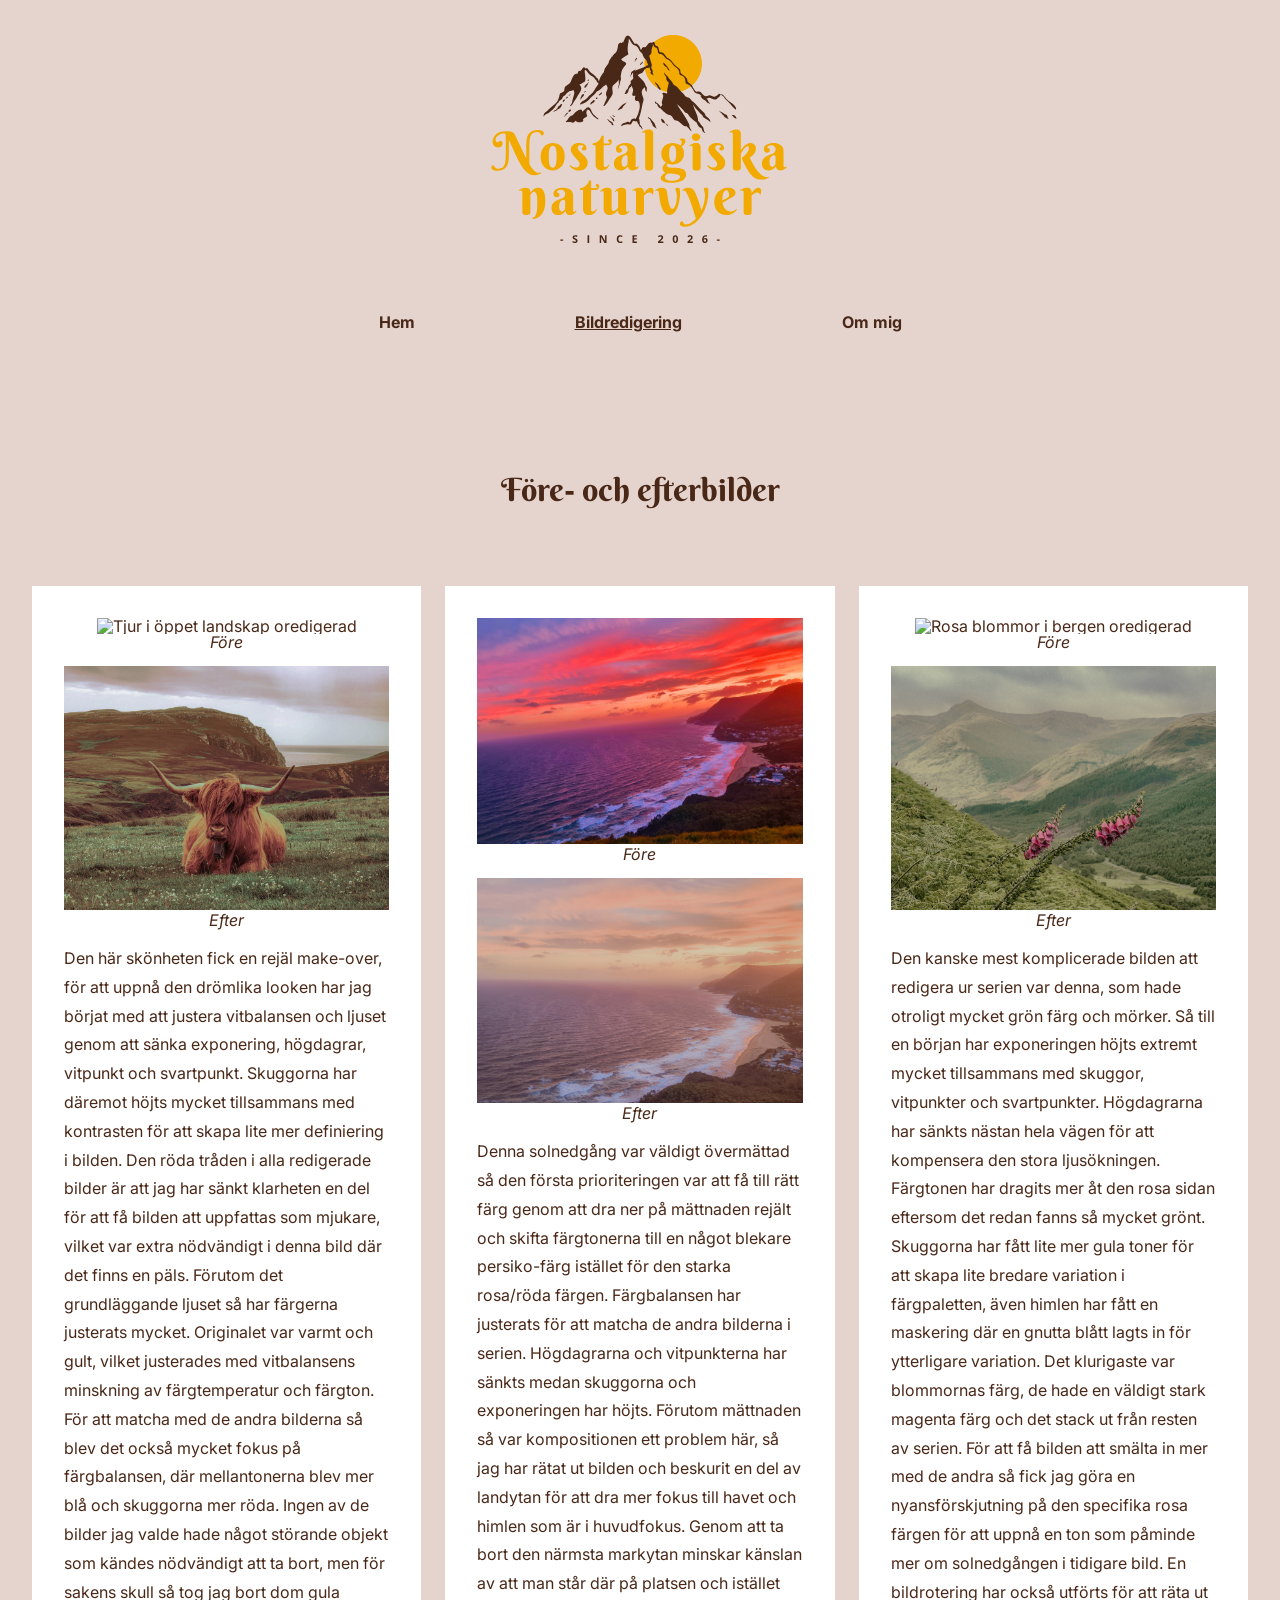
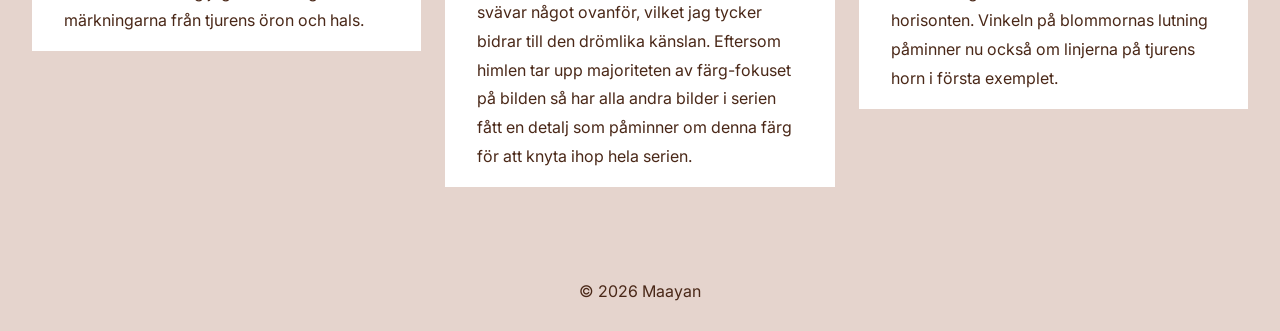
==== bildredigering.html @ 85a3510d "first commit" ====
<!doctype html>
<html lang="sv">

<head>
  <meta charset="UTF-8">
  <meta name="viewport" content="width=device-width, initial-scale=1.0">

  <link rel="apple-touch-icon" sizes="180x180" href="apple-touch-icon.png">
  <link rel="icon" type="image/png" sizes="32x32" href="favicon-32x32.png">
  <link rel="icon" type="image/png" sizes="16x16" href="favicon-16x16.png">
  <link rel="manifest" href="site.webmanifest">

  <link rel="stylesheet" href="css/style.css">
  <link rel="preconnect" href="https://fonts.googleapis.com">
  <link rel="preconnect" href="https://fonts.gstatic.com" crossorigin>
  <link
    href="https://fonts.googleapis.com/css2?family=Berkshire+Swash&family=Inter:ital,opsz,wght@0,14..32,100..900;1,14..32,100..900&display=swap"
    rel="stylesheet">
  <title>Nostalgiska naturvyer</title>
</head>

<body>
  <header>
    <div class="header-section">
      <div class="logo">
        <a href="index.html">
          <img src="images/logo.svg" alt="Nostalgiska naturvyer startsida">
        </a>
      </div>
    </div>
    <nav>
      <ul>
        <li><a href="index.html">Hem</a></li>
        <li>
          <a class="text-underline" href="bildredigering.html">Bildredigering</a>
        </li>
        <li><a href="om-mig.html">Om mig</a></li>
      </ul>
    </nav>
  </header>

  <main>
    <section class="before-after-section">
      <div class="before-after-container">
        <h1>Före- och efterbilder</h1>
        <div class="before-after-content">
          <div class="how-to-1">
            <img src="images/bildserie003original.jpg" alt="Tjur i öppet landskap oredigerad">
            <h2>Före</h2>
            <img src="images/bildserie003.jpg" alt="Tjur i öppet landskap redigerad">
            <h2>Efter</h2>
            <br>
            <p>
              Den här skönheten fick en rejäl make-over, för att uppnå den
              drömlika looken har jag börjat med att justera vitbalansen och
              ljuset genom att sänka exponering, högdagrar, vitpunkt och
              svartpunkt. Skuggorna har däremot höjts mycket tillsammans med
              kontrasten för att skapa lite mer definiering i bilden. Den röda
              tråden i alla redigerade bilder är att jag har sänkt klarheten
              en del för att få bilden att uppfattas som mjukare, vilket var
              extra nödvändigt i denna bild där det finns en päls. Förutom det
              grundläggande ljuset så har färgerna justerats mycket.
              Originalet var varmt och gult, vilket justerades med
              vitbalansens minskning av färgtemperatur och färgton. För att
              matcha med de andra bilderna så blev det också mycket fokus på
              färgbalansen, där mellantonerna blev mer blå och skuggorna mer
              röda. Ingen av de bilder jag valde hade något störande objekt
              som kändes nödvändigt att ta bort, men för sakens skull så tog
              jag bort dom gula märkningarna från tjurens öron och hals.
            </p>
          </div>

          <div class="how-to-3">
            <img src="images/bildserie005original.jpg" alt="Utsikt över havet i solnedgång oredigerad">
            <h2>Före</h2>
            <img src="images/bildserie005.jpg" alt="Utsikt över havet i solnedgång redigerad">
            <h2>Efter</h2>
            <br>
            <p>
              Denna solnedgång var väldigt övermättad så den första
              prioriteringen var att få till rätt färg genom att dra ner på
              mättnaden rejält och skifta färgtonerna till en något blekare
              persiko-färg istället för den starka rosa/röda färgen.
              Färgbalansen har justerats för att matcha de andra bilderna i
              serien. Högdagrarna och vitpunkterna har sänkts medan skuggorna
              och exponeringen har höjts. Förutom mättnaden så var
              kompositionen ett problem här, så jag har rätat ut bilden och
              beskurit en del av landytan för att dra mer fokus till havet och
              himlen som är i huvudfokus. Genom att ta bort den närmsta
              markytan minskar känslan av att man står där på platsen och
              istället svävar något ovanför, vilket jag tycker bidrar till den
              drömlika känslan. Eftersom himlen tar upp majoriteten av
              färg-fokuset på bilden så har alla andra bilder i serien fått en
              detalj som påminner om denna färg för att knyta ihop hela
              serien.
            </p>
          </div>
          <div class="how-to-2">
            <img src="images/bildserie001original.jpg" alt="Rosa blommor i bergen oredigerad">
            <h2>Före</h2>
            <img src="images/bildserie001.jpg" alt="Rosa blommor i bergen redigerad">
            <h2>Efter</h2>
            <br>
            <p>
              Den kanske mest komplicerade bilden att redigera ur serien var
              denna, som hade otroligt mycket grön färg och mörker. Så till en
              början har exponeringen höjts extremt mycket tillsammans med
              skuggor, vitpunkter och svartpunkter. Högdagrarna har sänkts
              nästan hela vägen för att kompensera den stora ljusökningen.
              Färgtonen har dragits mer åt den rosa sidan eftersom det redan
              fanns så mycket grönt. Skuggorna har fått lite mer gula toner
              för att skapa lite bredare variation i färgpaletten, även himlen
              har fått en maskering där en gnutta blått lagts in för
              ytterligare variation. Det klurigaste var blommornas färg, de
              hade en väldigt stark magenta färg och det stack ut från resten
              av serien. För att få bilden att smälta in mer med de andra så
              fick jag göra en nyansförskjutning på den specifika rosa färgen
              för att uppnå en ton som påminde mer om solnedgången i tidigare
              bild. En bildrotering har också utförts för att räta ut
              horisonten. Vinkeln på blommornas lutning påminner nu också om
              linjerna på tjurens horn i första exemplet.
            </p>
          </div>
        </div>
      </div>
    </section>
  </main>

  <footer>
    <p>© 2026 Maayan</p>
  </footer>
</body>

</html>
---- css/style.css ----
/* CSS reset */

/* http://meyerweb.com/eric/tools/css/reset/ 
   v2.0 | 20110126
   License: none (public domain)
*/

html,
body,
div,
span,
applet,
object,
iframe,
h1,
h2,
h3,
h4,
h5,
h6,
p,
blockquote,
pre,
a,
abbr,
acronym,
address,
big,
cite,
code,
del,
dfn,
em,
img,
ins,
kbd,
q,
s,
samp,
small,
strike,
strong,
sub,
sup,
tt,
var,
b,
u,
i,
center,
dl,
dt,
dd,
ol,
ul,
li,
fieldset,
form,
label,
legend,
table,
caption,
tbody,
tfoot,
thead,
tr,
th,
td,
article,
aside,
canvas,
details,
embed,
figure,
figcaption,
footer,
header,
hgroup,
menu,
nav,
output,
ruby,
section,
summary,
time,
mark,
audio,
video {
  margin: 0;
  padding: 0;
  border: 0;
  font-size: 100%;
  font: inherit;
  vertical-align: baseline;
}
/* HTML5 display-role reset for older browsers */
article,
aside,
details,
figcaption,
figure,
footer,
header,
hgroup,
menu,
nav,
section {
  display: block;
}
body {
  line-height: 1;
}
ol,
ul {
  list-style: none;
}
blockquote,
q {
  quotes: none;
}
blockquote:before,
blockquote:after,
q:before,
q:after {
  content: "";
  content: none;
}
table {
  border-collapse: collapse;
  border-spacing: 0;
}
/* slut på reset */

.berkshire-swash-regular {
  font-family: "Berkshire Swash", serif;
  font-weight: 400;
  font-style: normal;
}

.inter {
  font-family: "Inter", sans-serif;
  font-optical-sizing: auto;
  font-weight: 100;
  font-style: normal;
}

img {
  width: 100%;
}

html {
  font-family: "Inter", sans-serif;
  color: #4a2818;
}
/* tar bort underline */
a {
  text-decoration: none;
}

.header-section {
  text-align: center;
  display: flex;
  flex-direction: column;
  justify-content: center;
  align-items: center;

  & .logo {
    max-width: 300px;
    padding: 2rem 0;
  }
}

ul {
  list-style-type: none;
  display: flex;
  align-items: center;
  justify-content: center;
  flex-direction: row;
  gap: 3rem;
  padding: 2rem;
  font-weight: bold;

  a:link,
  a:visited {
    color: #4a2818;
  }

  .text-underline {
    text-decoration: underline;
  }
}

.hero-img {
  opacity: 60%;
}

body {
  background-color: #e5d4cd;
  text-align: center;

  & h1 {
    color: #4a2818;
    font-family: "Berkshire Swash", serif;
    font-size: 2rem;
    padding: 2rem;
  }
}

.bildserie-section {
  display: flex;
  justify-content: center;
  align-items: center;
  min-height: 100vh;
}

.bildserie-container {
  max-width: 70vh;
  display: flex;
  position: relative;
  flex-direction: column;
}

.bildserie-content {
  justify-content: space-around;

  & img {
    margin-bottom: 2rem;
  }
}

.img-description-section {
  line-height: 1.8;

  display: flex;
  justify-content: center;
  align-items: center;
  min-height: 10vh;
}

.img-description-container {
  background-color: white;
  max-width: 70vh;
  display: flex;
  position: relative;
  flex-direction: column;

  border-radius: 3rem;
  margin: 2rem;
}

.img-description-content {
  padding: 0 3rem 3rem 3rem;
  text-align: left;

  & h1 {
    padding: 2rem 0 0 0;
    text-align: center;
  }
}

/* redigering sida */
.before-after-section {
  display: flex;
  justify-content: center;
  align-items: center;

  margin: 2rem;

  & h1 {
    color: #4a2818;
    font-size: 2rem;
  }

  & img {
    padding-top: 1rem;
  }
}

.before-after-container {
  display: flex;
  flex-direction: column;
  align-items: center;
  max-width: 100%;
}

.before-after-content {
  h2 {
    font-style: italic;
  }

  p {
    text-align: left;
    line-height: 1.8;
  }
}

.how-to-1 {
  background-color: white;
  padding: 1rem 2rem;
  margin-bottom: 1rem;
}
.how-to-2 {
  background-color: white;
  padding: 1rem 2rem;
  margin-bottom: 1rem;
}
.how-to-3 {
  background-color: white;
  padding: 1rem 2rem;
  margin-bottom: 1rem;
}

/* om mig sida */
.about-section {
  display: flex;
  justify-content: center;
  align-items: center;
}

.about-container {
  display: flex;
  flex-direction: column;
  align-items: center;
  max-width: 1000px;
  width: 100%;
}

.about-content {
  display: flex;
  flex-direction: column;
  align-items: center;
  width: 100%;

  p {
    text-align: left;
    line-height: 1.8;
  }
}

.about-text {
  background-color: white;
  padding: 0 3rem 5rem 3rem;
  margin: 1rem;
  border-radius: 10rem;
}

footer {
  padding: 4rem 0 2rem 0;
}

/* desktop */
@media (width > 768px) {
  ul {
    gap: 10rem;
  }

  .before-after-section {
    & h1 {
      padding: 5rem;
    }
  }

  .before-after-content {
    display: flex;
    flex-direction: row;
    align-items: flex-start;
    justify-content: space-between;
    gap: 1.5rem;
  }

  .how-to-1,
  .how-to-2,
  .how-to-3 {
    flex: 1;
    margin-bottom: 0;
  }

  .about-container {
    margin-top: 3rem;
  }

  .about-content {
    display: flex;
    flex-direction: row;
    align-items: flex-start;
    justify-content: space-between;
    gap: 1.5rem;

    & img {
      flex: 1;
      max-width: 50%;
    }
  }
}
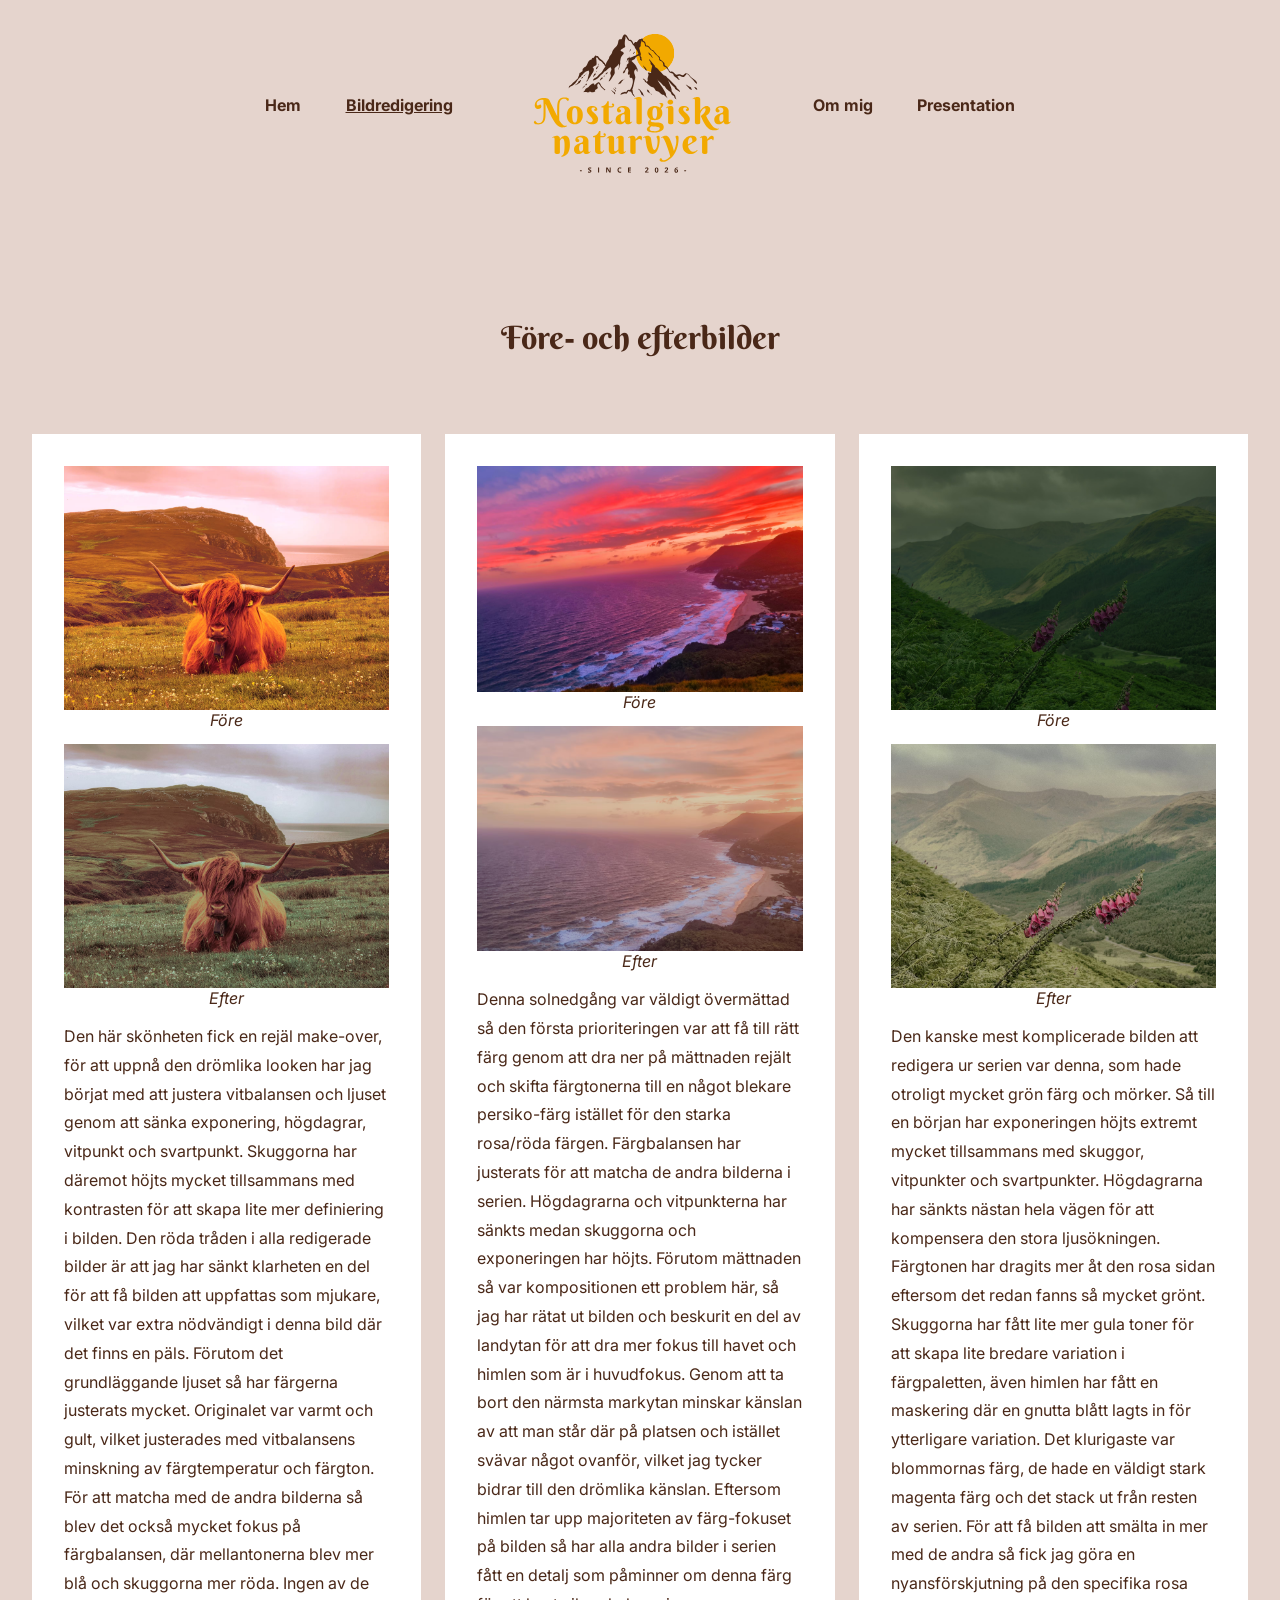
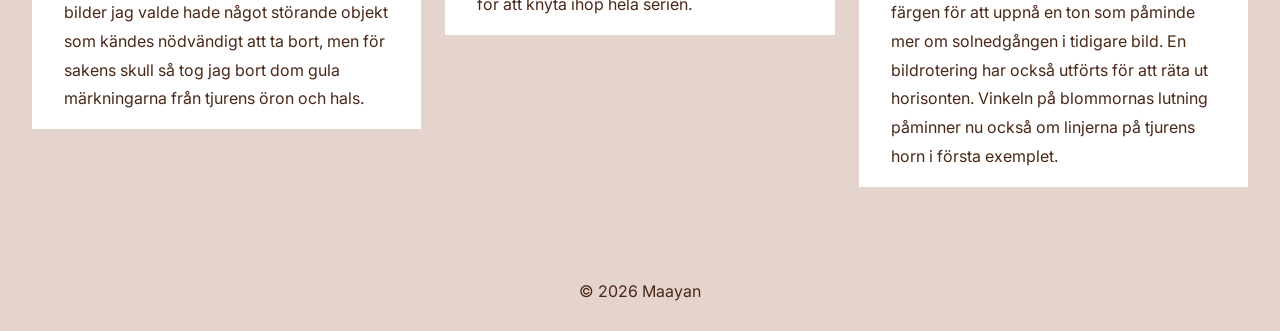
==== commit f5699540: "Optimerat bilder och responsivitet" ====
--- a/bildredigering.html
+++ b/bildredigering.html
@@ -16,25 +16,28 @@
   <link
     href="https://fonts.googleapis.com/css2?family=Berkshire+Swash&family=Inter:ital,opsz,wght@0,14..32,100..900;1,14..32,100..900&display=swap"
     rel="stylesheet">
-  <title>Nostalgiska naturvyer</title>
+  <title>Bildredigering | Nostalgiska naturvyer</title>
 </head>
 
 <body>
   <header>
-    <div class="header-section">
-      <div class="logo">
-        <a href="index.html">
-          <img src="images/logo.svg" alt="Nostalgiska naturvyer startsida">
-        </a>
-      </div>
-    </div>
     <nav>
       <ul>
         <li><a href="index.html">Hem</a></li>
         <li>
           <a class="text-underline" href="bildredigering.html">Bildredigering</a>
         </li>
+      </ul>
+      <div class="header-section">
+        <div class="logo">
+          <a href="index.html">
+            <img src="images/logo.svg" alt="Nostalgiska naturvyer startsida">
+          </a>
+        </div>
+      </div>
+      <ul>
         <li><a href="om-mig.html">Om mig</a></li>
+        <li><a href="presentation.html">Presentation</a></li>
       </ul>
     </nav>
   </header>
@@ -45,9 +48,15 @@
         <h1>Före- och efterbilder</h1>
         <div class="before-after-content">
           <div class="how-to-1">
-            <img src="images/bildserie003original.jpg" alt="Tjur i öppet landskap oredigerad">
+            <picture>
+              <source srcset="images/bildserie003original.avif" type="image/avif">
+              <img src="images/bildserie003original.jpg" alt="Tjur i öppet landskap oredigerad" loading="lazy">
+            </picture>
             <h2>Före</h2>
-            <img src="images/bildserie003.jpg" alt="Tjur i öppet landskap redigerad">
+            <picture>
+              <source srcset="images/bildserie003.avif" type="image/avif">
+              <img src="images/bildserie003.jpg" alt="Tjur i öppet landskap redigerad" loading="lazy">
+            </picture>
             <h2>Efter</h2>
             <br>
             <p>
@@ -71,9 +80,15 @@
           </div>
 
           <div class="how-to-3">
-            <img src="images/bildserie005original.jpg" alt="Utsikt över havet i solnedgång oredigerad">
+            <picture>
+              <source srcset="images/bildserie005original.avif" type="image/avif">
+              <img src="images/bildserie005original.jpg" alt="Utsikt över havet i solnedgång oredigerad" loading="lazy">
+            </picture>
             <h2>Före</h2>
-            <img src="images/bildserie005.jpg" alt="Utsikt över havet i solnedgång redigerad">
+            <picture>
+              <source srcset="images/bildserie005.avif" type="image/avif">
+              <img src="images/bildserie005.jpg" alt="Utsikt över havet i solnedgång redigerad" loading="lazy">
+            </picture>
             <h2>Efter</h2>
             <br>
             <p>
@@ -96,9 +111,15 @@
             </p>
           </div>
           <div class="how-to-2">
-            <img src="images/bildserie001original.jpg" alt="Rosa blommor i bergen oredigerad">
+            <picture>
+              <source srcset="images/bildserie001original.avif" type="image/avif">
+              <img src="images/bildserie001original.jpg" alt="Rosa blommor i bergen oredigerad" loading="lazy">
+            </picture>
             <h2>Före</h2>
-            <img src="images/bildserie001.jpg" alt="Rosa blommor i bergen redigerad">
+            <picture>
+              <source srcset="images/bildserie001.avif" type="image/avif">
+              <img src="images/bildserie001.jpg" alt="Rosa blommor i bergen redigerad" loading="lazy">
+            </picture>
             <h2>Efter</h2>
             <br>
             <p>
--- a/css/style.css
+++ b/css/style.css
@@ -157,7 +157,16 @@
   text-decoration: none;
 }
 
+header nav {
+  display: flex;
+  flex-direction: column;
+  align-items: center;
+  justify-content: center;
+  padding: 1.5rem 1rem;
+}
+
 .header-section {
+  order: 1;
   text-align: center;
   display: flex;
   flex-direction: column;
@@ -165,24 +174,27 @@
   align-items: center;
 
   & .logo {
-    max-width: 300px;
-    padding: 2rem 0;
-  }
-}
-
-ul {
+    max-width: 160px;
+    padding: 0 0 1.5rem 0;
+  }
+}
+
+header nav ul {
+  order: 2;
   list-style-type: none;
   display: flex;
   align-items: center;
   justify-content: center;
-  flex-direction: row;
-  gap: 3rem;
-  padding: 2rem;
+  flex-direction: column;
+  gap: 1rem;
+  padding: 0.5rem 0;
   font-weight: bold;
 
   a:link,
   a:visited {
     color: #4a2818;
+    display: block;
+    padding: 0.25rem 1rem;
   }
 
   .text-underline {
@@ -190,8 +202,23 @@
   }
 }
 
+.hero-wrapper {
+  position: relative;
+  width: 100%;
+  min-height: 50vh;
+  display: flex;
+  justify-content: center;
+  align-items: center;
+  overflow: hidden;
+}
+
 .hero-img {
-  opacity: 60%;
+  opacity: 40%;
+  display: block;
+  width: 100%;
+  height: 100%;
+  min-height: 50vh;
+  object-fit: cover;
 }
 
 body {
@@ -206,7 +233,53 @@
   }
 }
 
+.img-description-section {
+  line-height: 1.8;
+
+  display: flex;
+  justify-content: center;
+  align-items: center;
+  min-height: 10vh;
+  position: absolute;
+  top: 50%;
+  left: 50%;
+  transform: translate(-50%, -50%);
+  width: 90%;
+  max-width: 700px;
+  line-height: 1.6;
+  display: flex;
+  justify-content: center;
+  align-items: center;
+}
+
+.img-description-container {
+  width: 100%;
+  max-width: 70vh;
+  display: flex;
+  position: relative;
+  flex-direction: column;
+
+  border-radius: 2rem;
+  margin: 2rem;
+}
+
+.img-description-content {
+  padding: 1.5rem;
+  text-align: center;
+
+  & h1 {
+    padding: 0 0 1rem 0;
+    font-size: 1.6rem;
+    text-align: center;
+  }
+  & p {
+    font-size: 1rem;
+  }
+}
+
 .bildserie-section {
+  padding-top: 5rem;
+
   display: flex;
   justify-content: center;
   align-items: center;
@@ -214,7 +287,8 @@
 }
 
 .bildserie-container {
-  max-width: 70vh;
+  width: 90%;
+  max-width: 600px;
   display: flex;
   position: relative;
   flex-direction: column;
@@ -225,36 +299,6 @@
 
   & img {
     margin-bottom: 2rem;
-  }
-}
-
-.img-description-section {
-  line-height: 1.8;
-
-  display: flex;
-  justify-content: center;
-  align-items: center;
-  min-height: 10vh;
-}
-
-.img-description-container {
-  background-color: white;
-  max-width: 70vh;
-  display: flex;
-  position: relative;
-  flex-direction: column;
-
-  border-radius: 3rem;
-  margin: 2rem;
-}
-
-.img-description-content {
-  padding: 0 3rem 3rem 3rem;
-  text-align: left;
-
-  & h1 {
-    padding: 2rem 0 0 0;
-    text-align: center;
   }
 }
 
@@ -339,19 +383,81 @@
 
 .about-text {
   background-color: white;
-  padding: 0 3rem 5rem 3rem;
   margin: 1rem;
-  border-radius: 10rem;
+  padding: 2rem;
+  border-radius: 3rem;
 }
 
 footer {
   padding: 4rem 0 2rem 0;
 }
 
+/* mid screen */
+@media (width <= 768px) {
+  header nav {
+    flex-direction: row;
+    flex-wrap: wrap;
+    justify-content: center;
+    gap: 0 4rem;
+  }
+
+  .header-section {
+    width: 100%;
+  }
+
+  header nav ul {
+    padding: 0;
+  }
+}
+
 /* desktop */
 @media (width > 768px) {
+  .header-section {
+    order: 0;
+    text-align: center;
+    display: flex;
+    flex-direction: row;
+    justify-content: center;
+    align-items: center;
+    width: auto;
+
+    & .logo {
+      min-width: 120px;
+      max-width: 200px;
+      padding: 1rem 2rem;
+    }
+  }
+
+  header nav {
+    flex-direction: row;
+    padding: 1rem 0;
+  }
+
+  header nav ul {
+    order: 0;
+    flex-direction: row;
+    gap: 0.8rem;
+    padding: 2rem;
+    white-space: nowrap;
+  }
+
+  nav {
+    display: flex;
+    align-items: center;
+    justify-content: center;
+    flex-direction: row;
+  }
+
   ul {
-    gap: 10rem;
+    list-style-type: none;
+
+    gap: 5rem;
+    padding: 2rem;
+    font-weight: bold;
+  }
+
+  .img-description-content {
+    padding: 2rem 8rem;
   }
 
   .before-after-section {
@@ -379,6 +485,11 @@
     margin-top: 3rem;
   }
 
+  .about-text {
+    padding: 2rem 3rem 4rem 3rem;
+    border-radius: 6rem;
+  }
+
   .about-content {
     display: flex;
     flex-direction: row;
@@ -388,7 +499,7 @@
 
     & img {
       flex: 1;
-      max-width: 50%;
+      max-width: 100%;
     }
   }
 }
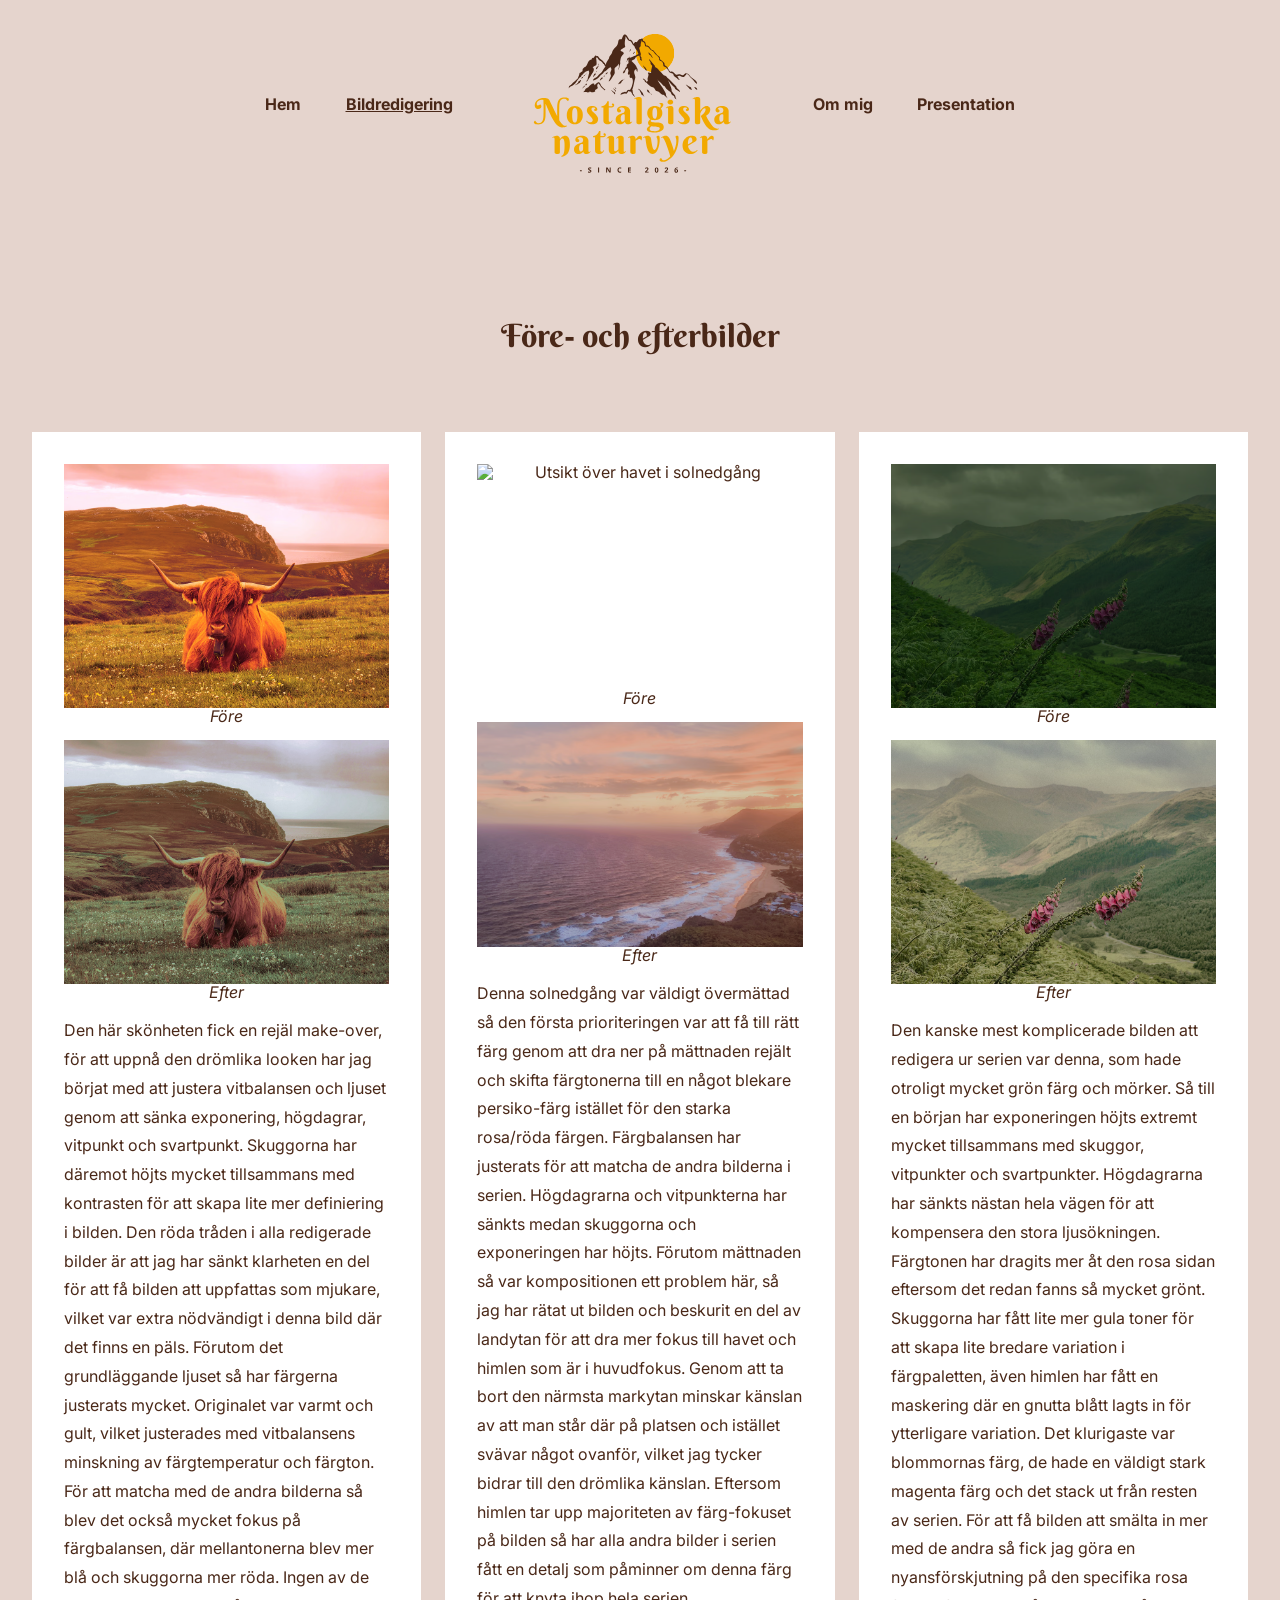
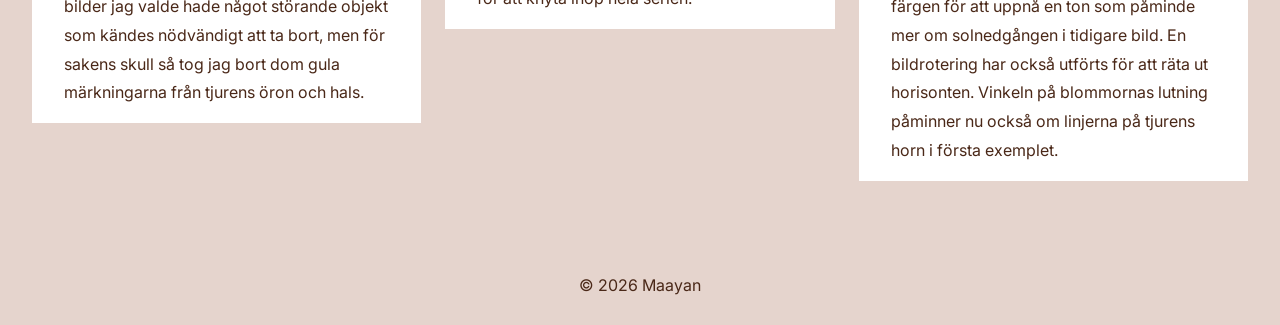
==== commit be26ed44: "Optimerat bildserien" ====
--- a/bildredigering.html
+++ b/bildredigering.html
@@ -49,13 +49,18 @@
         <div class="before-after-content">
           <div class="how-to-1">
             <picture>
-              <source srcset="images/bildserie003original.avif" type="image/avif">
-              <img src="images/bildserie003original.jpg" alt="Tjur i öppet landskap oredigerad" loading="lazy">
+              <source srcset="images/bildserie003original-1x.avif 1x,
+               images/bildserie003original-2x.avif 2x,
+               images/bildserie003original-3x.avif 3x" type="image/avif">
+              <img src="images/bildserie003original.jpg" alt="Tjur i öppet landskap" width="1021" height="766"
+                loading="lazy">
             </picture>
             <h2>Före</h2>
             <picture>
-              <source srcset="images/bildserie003.avif" type="image/avif">
-              <img src="images/bildserie003.jpg" alt="Tjur i öppet landskap redigerad" loading="lazy">
+              <source srcset="images/bildserie003-1x.avif 1x,
+               images/bildserie003-2x.avif 2x,
+               images/bildserie003-3x.avif 3x" type="image/avif">
+              <img src="images/bildserie003.jpg" alt="Tjur i öppet landskap" width="1021" height="766" loading="lazy">
             </picture>
             <h2>Efter</h2>
             <br>
@@ -81,13 +86,19 @@
 
           <div class="how-to-3">
             <picture>
-              <source srcset="images/bildserie005original.avif" type="image/avif">
-              <img src="images/bildserie005original.jpg" alt="Utsikt över havet i solnedgång oredigerad" loading="lazy">
+              <source srcset="images/bilserie005original-1x.avif 1x,
+             images/bildserie005original-2x.avif 2x,
+             images/bildserie005original-3x.avif 3x" type="image/avif">
+              <img src="images/bildserie005original.jpg" alt="Utsikt över havet i solnedgång" width="1021" height="708"
+                loading="lazy">
             </picture>
             <h2>Före</h2>
             <picture>
-              <source srcset="images/bildserie005.avif" type="image/avif">
-              <img src="images/bildserie005.jpg" alt="Utsikt över havet i solnedgång redigerad" loading="lazy">
+              <source srcset="images/bilserie005-1x.avif 1x,
+             images/bildserie005-2x.avif 2x,
+             images/bildserie005-3x.avif 3x" type="image/avif">
+              <img src="images/bildserie005.jpg" alt="Utsikt över havet i solnedgång" width="1021" height="708"
+                loading="lazy">
             </picture>
             <h2>Efter</h2>
             <br>
@@ -112,13 +123,18 @@
           </div>
           <div class="how-to-2">
             <picture>
-              <source srcset="images/bildserie001original.avif" type="image/avif">
-              <img src="images/bildserie001original.jpg" alt="Rosa blommor i bergen oredigerad" loading="lazy">
+              <source srcset="images/bildserie001original-1x.avif 1x, 
+              images/bildserie001original-2x.avif 2x,
+               images/bildserie001original-3x.avif 3x" type="image/avif">
+              <img src="images/bildserie001original.jpg" alt="Rosa blommor i bergen" width="1021" height="766"
+                loading="lazy">
             </picture>
             <h2>Före</h2>
             <picture>
-              <source srcset="images/bildserie001.avif" type="image/avif">
-              <img src="images/bildserie001.jpg" alt="Rosa blommor i bergen redigerad" loading="lazy">
+              <source srcset="images/bildserie001-1x.avif 1x, 
+              images/bildserie001-2x.avif 2x,
+               images/bildserie001-3x.avif 3x" type="image/avif">
+              <img src="images/bildserie001.jpg" alt="Rosa blommor i bergen" width="1021" height="766" loading="lazy">
             </picture>
             <h2>Efter</h2>
             <br>
--- a/css/style.css
+++ b/css/style.css
@@ -146,6 +146,9 @@
 
 img {
   width: 100%;
+  max-width: 100%;
+  height: auto;
+  display: block;
 }
 
 html {
@@ -217,7 +220,7 @@
   display: block;
   width: 100%;
   height: 100%;
-  min-height: 50vh;
+  /* min-height: 50vh; */
   object-fit: cover;
 }
 
@@ -393,7 +396,7 @@
 }
 
 /* mid screen */
-@media (width <= 768px) {
+@media (480px < width <= 768px) {
   header nav {
     flex-direction: row;
     flex-wrap: wrap;
